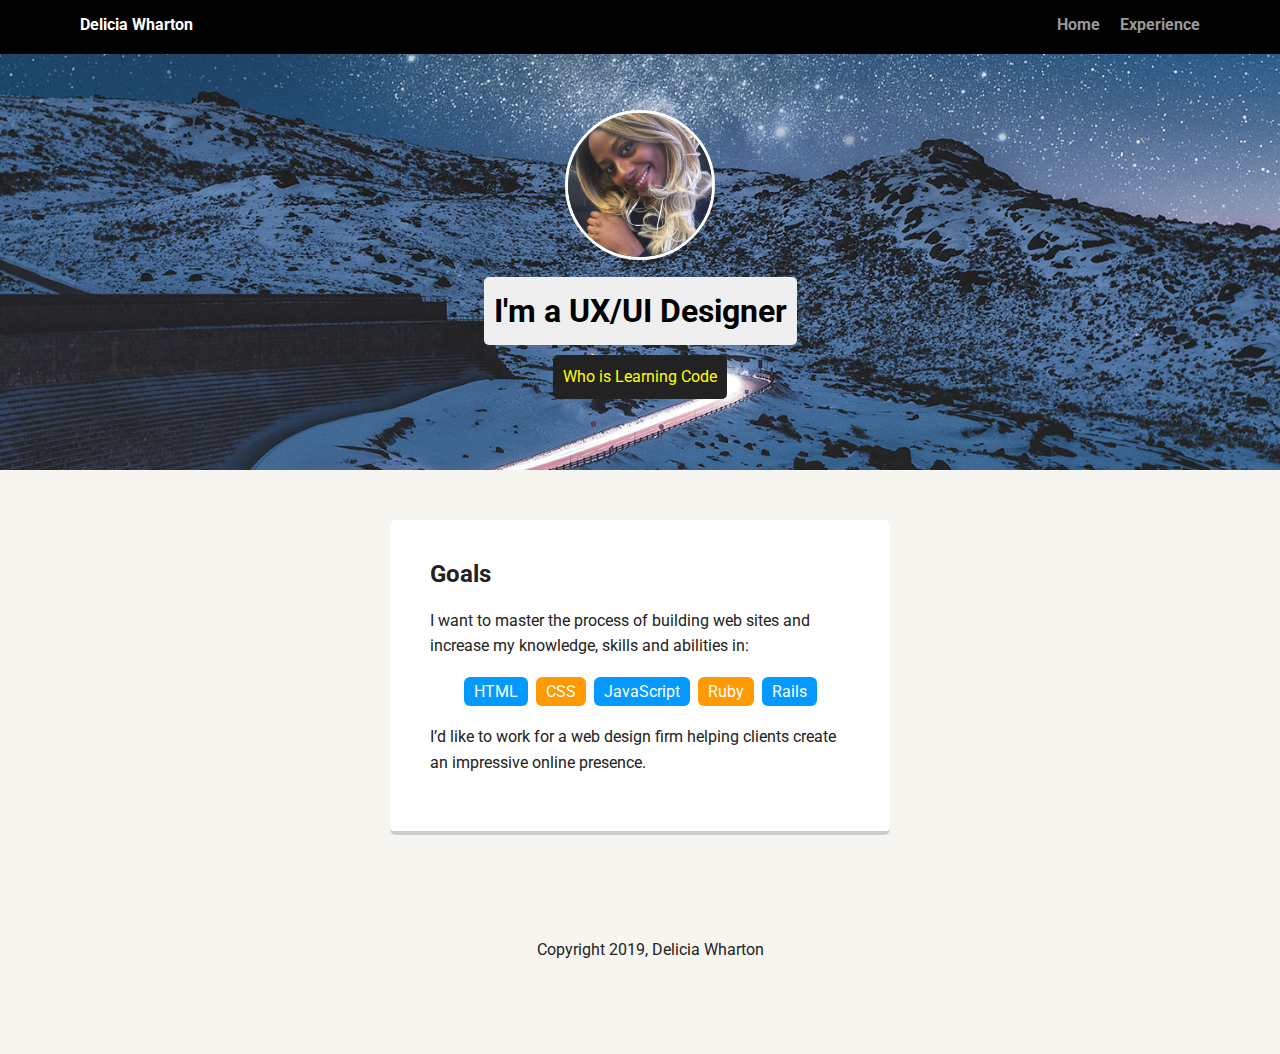
==== experience.html @ 1c47302f "Initial commit" ====
<!doctype html>
<html lang="en">
<head>
  <meta charset="utf-8">
  <title>Delicia Wharton's Profile</title>
  <meta name="viewport" content="width=device-width, initial-scale=1.0">
  <link rel="stylesheet" href="styles.css">
  <link href="https://fonts.googleapis.com/css?family=Muli%7CRoboto:400,300,500,700,900" rel="stylesheet"></head>
  <body>

    <div class="main-nav">
        <ul class="nav">
          <li class="name">Delicia Wharton</li>
          <li><a href="index.html">Home</a></li>
          <li><a href="experience.html">Experience</a></li>
        </ul>
    </div>

    <header>
       <img src="Images/cutie-delicia-casual.jpg" alt="Picture of Delicia Wharton" class="profile-image">
      <h1 class="tag name">I'm a UX/UI Designer </h1>
      <p class="tag location">Who is Learning Code</p>
    </header>

    <main class="flex">
      <div class="card">
        <h2>Goals</h2>
        <p>I want to master the process of building web sites and increase my knowledge, skills and abilities in:</p>
        <ul class="skills">
          <li>HTML</li>
          <li>CSS</li>
          <li>JavaScript</li>
          <li>Ruby</li>
          <li>Rails</li>
        </ul>
        <p>I’d like to work for a web design firm helping clients create an impressive online presence.</p>
      </div> 

    </main>
    <footer>
      <p class="copyright">Copyright 2019, Delicia Wharton</p>
    </footer>
  </body>
  </html>
---- styles.css ----
/* Global Layout Set-up */
* { 
  box-sizing: border-box;
}
  
body {
  margin: 0;
  padding: 0;
  text-align: center;
  font-family: 'Roboto', sans-serif;
  color: #222;
  background: #f7f5f0;
}
/* Link Styles */

a {
  text-decoration: none;
  color: #999;
}
a:hover {
  color: #6633ff;
}

/* Section Styles */

.main-nav {
  width: 100%;
  background: black;
  min-height: 30px;
  padding: 10px;
  position: fixed;
  text-align: center;
}
.nav {
  display: flex;
  justify-content: space-around;
  font-weight: 700;
  list-style-type: none;
  margin: 0 auto;
  padding: 0;
}

.nav .name {
    display: block;
    margin-right: auto;
    color: white;
}
.nav li {
  padding: 5px 10px 10px 10px;
}
.nav a {
  transition: all .5s;
}
.nav a:hover {
  color: white
}

header {
  text-align: center;
  background: url('Images/ricardo-rocha-nj1bqRzClq8-unsplash.jpg') no-repeat top center ;
  background-size: cover;
  overflow: hidden;
  padding-top: 60px;
}
header {
  line-height: 1.5;
}
header .profile-image {
  margin-top: 50px;
  width: 150px;
  height: 150px;
  border-radius: 50%;
  border: 3px solid white;
  transition: all .5s;
}
header .profile-image:hover {
  transform: scale(1.2) rotate(5deg);
}
.tag {
  background-color: #efefef;
  color: black;
  padding: 10px;
  border-radius: 5px;
  display: table;
  margin: 10px auto;
} 
.location {
  background-color: #222;
  color: yellow;
}
.card {
  margin: 30px;
  padding: 20px 40px 40px;
  max-width: 500px;
  text-align: left;
  background: #fff;
  border-bottom: 4px solid #ccc;
  border-radius: 6px;
  transition: all .5s;
}
.card:hover {
  border-color: #ff99ff;
}

ul.skills {
  padding: 0;
  text-align: center;
}

.skills li {
  border-radius: 6px;
  display: inline-block;
  background: #ff9904;
  color: white;
  padding: 5px 10px;
  margin: 2px;
}

.skills li:nth-child(odd) {
  background: #0399ff;
}

footer {
  width: 100%;
  min-height: 30px;
  padding: 20px 0 40px 20px;
}

footer .copyright {
  top: -8px;
  font-size: .75em;
}

footer ul {
  list-style-type: none;
  margin: 0;
  padding: 0;
}

footer ul li {
  display: inline-block;
}

a.social {
  display: inline-block;
  text-indent: -9999px;
  margin-left: 5px;
  width: 30px;
  height: 30px;
  background-size: 30px 30px;
  opacity: .4;
  transition: all .5s;
}
a.twitter {
  background-image: url(images/twitter.svg);
}
a.linkedin {
  background-image: url(images/linkedin.svg);
}
a.github {
  background-image: url(images/github.svg);
}
a.social:hover {
  opacity: 1;
}
.clearfix {
  clear: both;
}

/* Styles for larger screens */
@media screen and (min-width: 720px) {
  
  .flex {
      display: -ms-flexbox;      /* TWEENER - IE 10 */
      display: flex; 
      max-width: 1200px;
      -ms-flex-pack: distribute;
      justify-content: space-around;
      margin: 0 auto;
  }

  header {
    min-height: 470px;
  }

  .nav {
    max-width: 1200px;
    padding: 0 30px;
  }


  main {
    padding-top: 20px;
  }

  main p {
    line-height: 1.6em;
  }

  footer {
    font-size: 1.3em;
    max-width: 1200px;
    margin: 40px auto;
  }

}
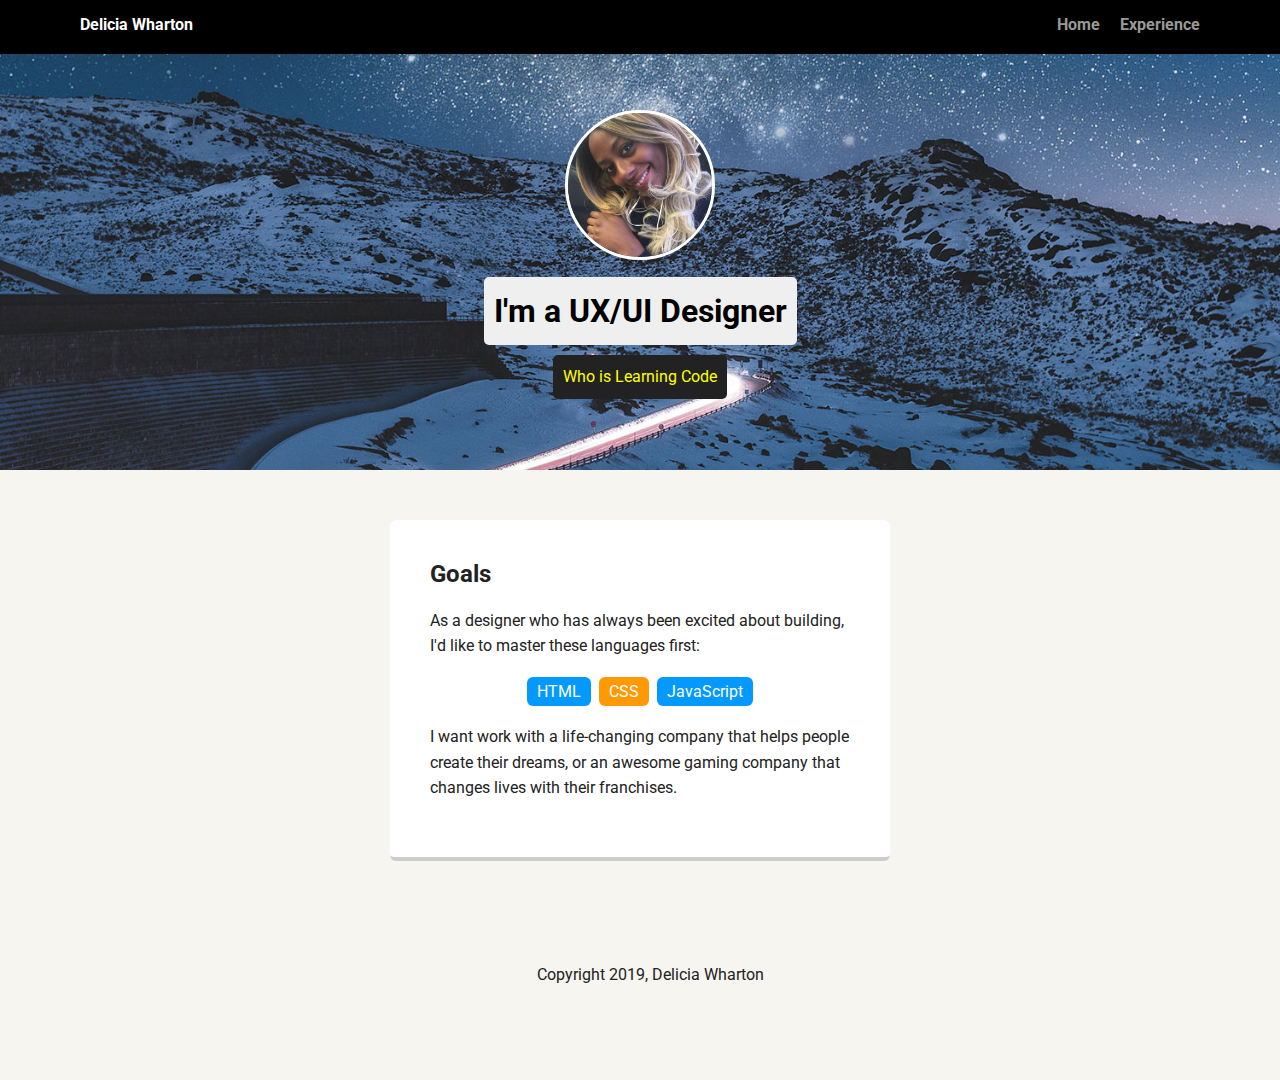
==== commit ab19563a: "Update experience.html" ====
--- a/experience.html
+++ b/experience.html
@@ -25,15 +25,13 @@
     <main class="flex">
       <div class="card">
         <h2>Goals</h2>
-        <p>I want to master the process of building web sites and increase my knowledge, skills and abilities in:</p>
+        <p>As a designer who has always been excited about building, I'd like to master these languages first:</p>
         <ul class="skills">
           <li>HTML</li>
           <li>CSS</li>
           <li>JavaScript</li>
-          <li>Ruby</li>
-          <li>Rails</li>
         </ul>
-        <p>I’d like to work for a web design firm helping clients create an impressive online presence.</p>
+        <p>I want work with a life-changing company that helps people create their dreams, or an awesome gaming company that changes lives with their franchises.</p>
       </div> 
 
     </main>
